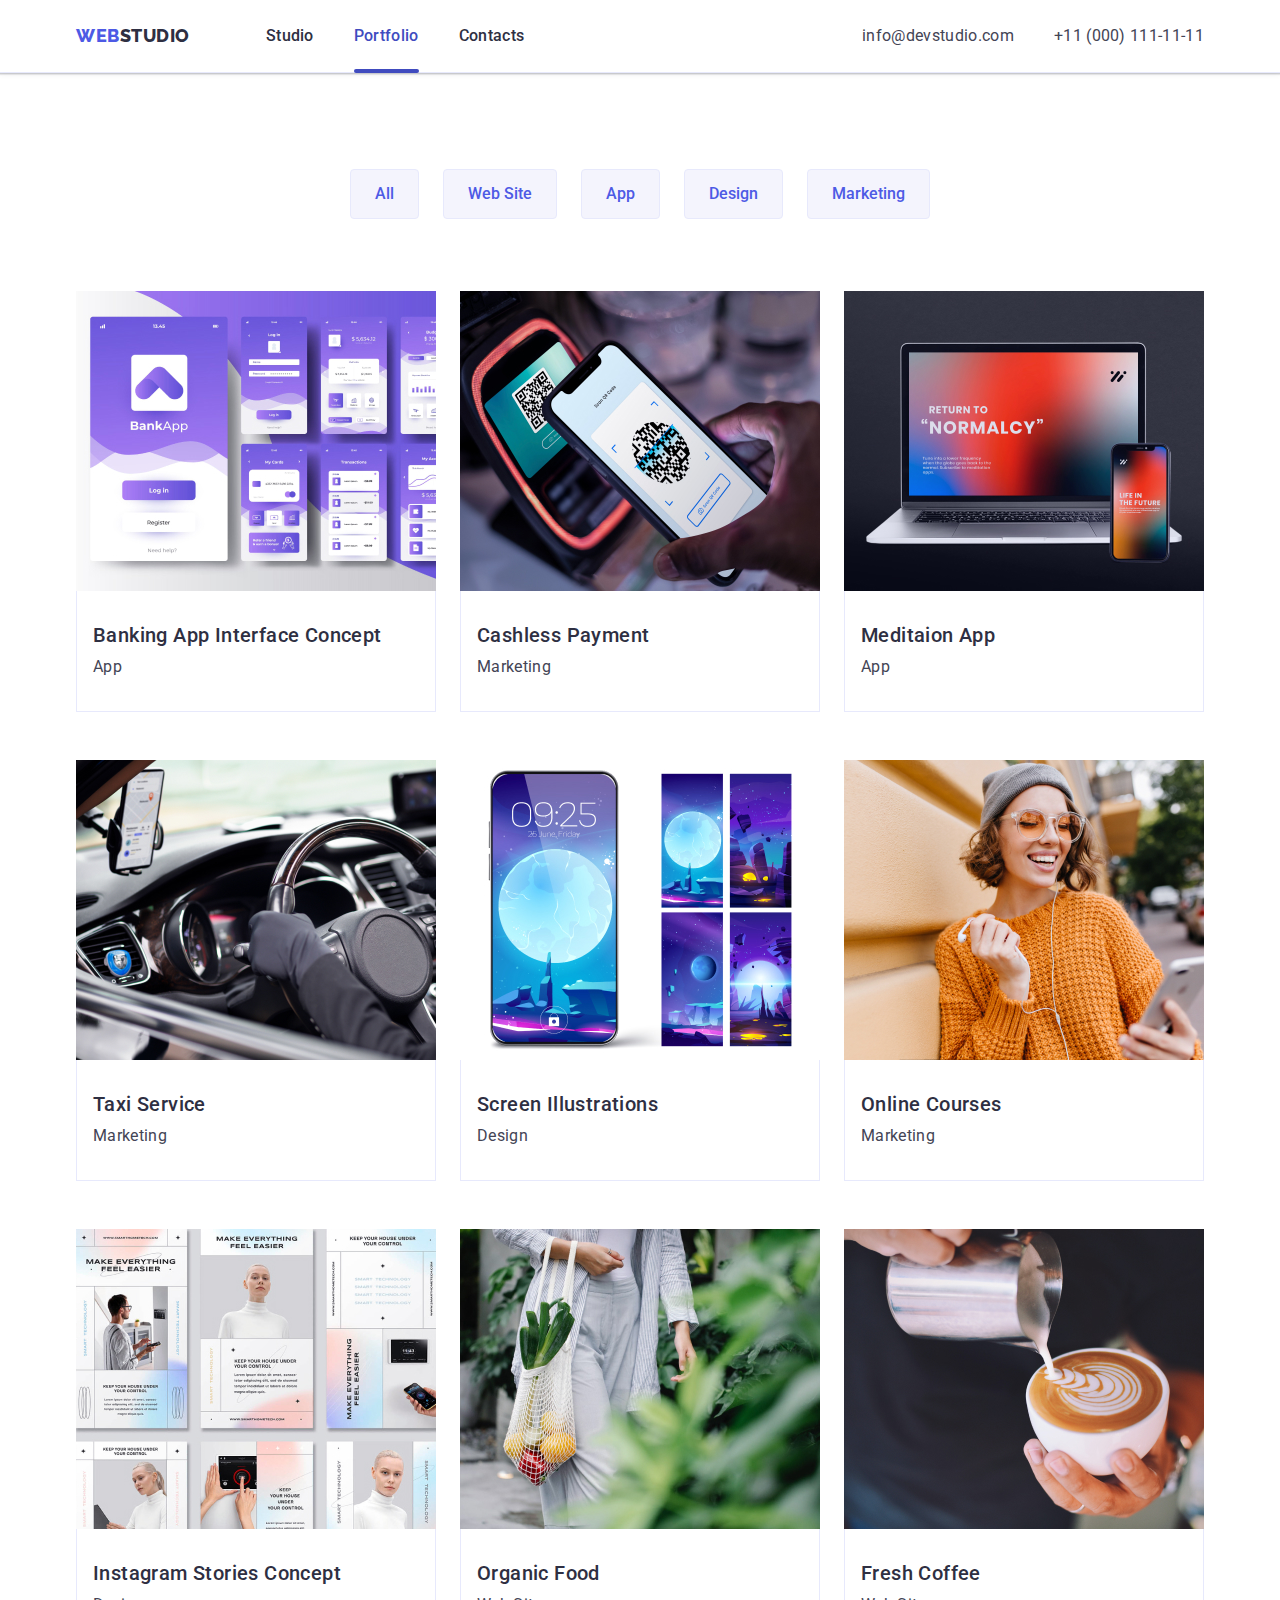
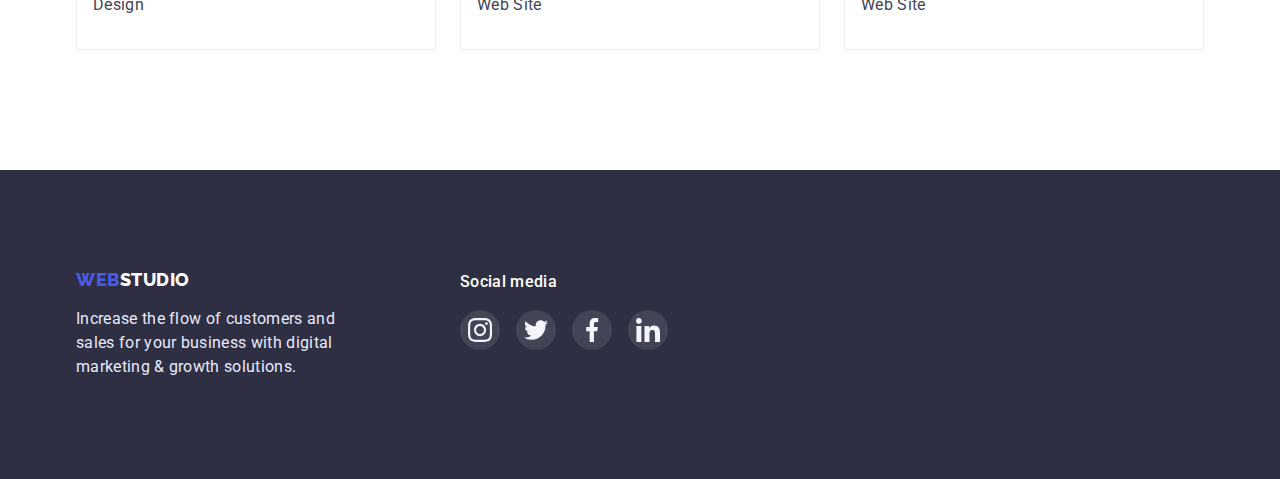
==== portfolio.html @ c8a6e595 "Initial commit" ====
<!DOCTYPE html>
<html lang="en">
  <head>
    <meta charset="UTF-8" />
    <meta http-equiv="X-UA-Compatible" content="IE=edge" />
    <meta name="viewport" content="width=device-width, initial-scale=1.0" />
    <title>Document</title>
    <link rel="preconnect" href="https://fonts.googleapis.com" />
    <link rel="preconnect" href="https://fonts.gstatic.com" crossorigin />
    <link
      href="https://fonts.googleapis.com/css2?family=Raleway:wght@800&family=Roboto:wght@400;500;700;900&display=swap"
      rel="stylesheet"
    />
    <link
      rel="stylesheet"
      href="https://cdnjs.cloudflare.com/ajax/libs/modern-normalize/1.1.0/modern-normalize.min.css"
    />
    <link rel="stylesheet" href="./css/styles.css" />
  </head>
  <body>
    <header class="page-header">
      <div class="container main-nav">
        <nav class="top-nav">
          <a href="./index.html" class="logo">
            <span class="logo-web">WEB</span>STUDIO</a
          >
          <ul class="site-nav">
            <li class="top-item">
              <a href="./index.html" class="nav-link">Studio</a>
            </li>
            <li class="top-item">
              <a href="./portfolio.html" class="nav-link portfolio-link-p"
                >Portfolio</a
              >
            </li>
            <li class="top-item">
              <a href="" class="nav-link">Contacts</a>
            </li>
          </ul>
        </nav>
        <address class="auth">
          <ul class="auth-link">
            <li class="top-item">
              <a href="mailto:info@devstudio.com" class="address-link"
                >info@devstudio.com</a
              >
            </li>
            <li class="top-item">
              <a href="tel:+110001111111" class="address-link"
                >+11 (000) 111-11-11</a
              >
            </li>
          </ul>
        </address>
      </div>
    </header>
    <main>
      <section class="portfolio">
        <div class="container">
          <h1 class="hidden">Portfolio</h1>
          <ul class="portfolio-button">
            <li class="portfolio-btn">
              <button type="button" class="btn">All</button>
            </li>
            <li class="portfolio-btn">
              <button type="button" class="btn">Web Site</button>
            </li>
            <li class="portfolio-btn">
              <button type="button" class="btn">App</button>
            </li>
            <li class="portfolio-btn">
              <button type="button" class="btn">Design</button>
            </li>
            <li class="portfolio-btn">
              <button type="button" class="btn">Marketing</button>
            </li>
          </ul>
          <ul class="portfolio-works">
            <li class="portfolio-work-item">
              <a href="" class="portfolio-link">
                <div class="portfolio-wrap">
                  <img
                    src="./images/banking-app.jpg"
                    alt="banking"
                    width="360"
                  />
                  <p class="portfolio-cover-text">
                    14 Stylish and User-Friendly App Design Concepts · Task
                    Manager App · Calorie Tracker App · Exotic Fruit Ecommerce
                    App · Cloud Storage App
                  </p>
                </div>

                <div class="portfolio-bord">
                  <h2 class="portfolio-work-title">
                    Banking App Interface Concept
                  </h2>
                  <p class="portfolio-work-text">App</p>
                </div>
              </a>
            </li>
            <li class="portfolio-work-item">
              <a href="" class="portfolio-link">
                <div class="portfolio-wrap">
                  <img src="./images/cashless.jpg" alt="cashless" width="360" />
                  <p class="portfolio-cover-text">
                    14 Stylish and User-Friendly App Design Concepts · Task
                    Manager App · Calorie Tracker App · Exotic Fruit Ecommerce
                    App · Cloud Storage App
                  </p>
                </div>

                <div class="portfolio-bord">
                  <h2 class="portfolio-work-title">Cashless Payment</h2>
                  <p class="portfolio-work-text">Marketing</p>
                </div>
              </a>
            </li>
            <li class="portfolio-work-item">
              <a href="" class="portfolio-link">
                <div class="portfolio-wrap">
                  <img
                    src="./images/meditaion.jpg"
                    alt="meditaion"
                    width="360"
                  />
                  <p class="portfolio-cover-text">
                    14 Stylish and User-Friendly App Design Concepts · Task
                    Manager App · Calorie Tracker App · Exotic Fruit Ecommerce
                    App · Cloud Storage App
                  </p>
                </div>

                <div class="portfolio-bord">
                  <h2 class="portfolio-work-title">Meditaion App</h2>
                  <p class="portfolio-work-text">App</p>
                </div>
              </a>
            </li>
            <li class="portfolio-work-item">
              <a href="" class="portfolio-link">
                <div class="portfolio-wrap">
                  <img src="./images/taxi.jpg" alt="taxi" width="360" />
                  <p class="portfolio-cover-text">
                    14 Stylish and User-Friendly App Design Concepts · Task
                    Manager App · Calorie Tracker App · Exotic Fruit Ecommerce
                    App · Cloud Storage App
                  </p>
                </div>

                <div class="portfolio-bord">
                  <h2 class="portfolio-work-title">Taxi Service</h2>
                  <p class="portfolio-work-text">Marketing</p>
                </div>
              </a>
            </li>
            <li class="portfolio-work-item">
              <a href="" class="portfolio-link">
                <div class="portfolio-wrap">
                  <img src="./images/screen.jpg" alt="screen" width="360" />
                  <p class="portfolio-cover-text">
                    14 Stylish and User-Friendly App Design Concepts · Task
                    Manager App · Calorie Tracker App · Exotic Fruit Ecommerce
                    App · Cloud Storage App
                  </p>
                </div>

                <div class="portfolio-bord">
                  <h2 class="portfolio-work-title">Screen Illustrations</h2>
                  <p class="portfolio-work-text">Design</p>
                </div>
              </a>
            </li>
            <li class="portfolio-work-item">
              <a href="" class="portfolio-link">
                <div class="portfolio-wrap">
                  <img src="./images/online.jpg" alt="online" width="360" />
                  <p class="portfolio-cover-text">
                    14 Stylish and User-Friendly App Design Concepts · Task
                    Manager App · Calorie Tracker App · Exotic Fruit Ecommerce
                    App · Cloud Storage App
                  </p>
                </div>

                <div class="portfolio-bord">
                  <h2 class="portfolio-work-title">Online Courses</h2>
                  <p class="portfolio-work-text">Marketing</p>
                </div>
              </a>
            </li>
            <li class="portfolio-work-item">
              <a href="" class="portfolio-link">
                <div class="portfolio-wrap">
                  <img
                    src="./images/instagram.jpg"
                    alt="instagram"
                    width="360"
                  />
                  <p class="portfolio-cover-text">
                    14 Stylish and User-Friendly App Design Concepts · Task
                    Manager App · Calorie Tracker App · Exotic Fruit Ecommerce
                    App · Cloud Storage App
                  </p>
                </div>

                <div class="portfolio-bord">
                  <h2 class="portfolio-work-title">
                    Instagram Stories Concept
                  </h2>
                  <p class="portfolio-work-text">Design</p>
                </div>
              </a>
            </li>
            <li class="portfolio-work-item">
              <a href="" class="portfolio-link">
                <div class="portfolio-wrap">
                  <img src="./images/organic.jpg" alt="organic" width="360" />
                  <p class="portfolio-cover-text">
                    14 Stylish and User-Friendly App Design Concepts · Task
                    Manager App · Calorie Tracker App · Exotic Fruit Ecommerce
                    App · Cloud Storage App
                  </p>
                </div>

                <div class="portfolio-bord">
                  <h2 class="portfolio-work-title">Organic Food</h2>
                  <p class="portfolio-work-text">Web Site</p>
                </div>
              </a>
            </li>
            <li class="portfolio-work-item">
              <a href="" class="portfolio-link">
                <div class="portfolio-wrap">
                  <img src="./images/fresh.jpg" alt="fresh" width="360" />
                  <p class="portfolio-cover-text">
                    14 Stylish and User-Friendly App Design Concepts · Task
                    Manager App · Calorie Tracker App · Exotic Fruit Ecommerce
                    App · Cloud Storage App
                  </p>
                </div>

                <div class="portfolio-bord">
                  <h2 class="portfolio-work-title">Fresh Coffee</h2>
                  <p class="portfolio-work-text">Web Site</p>
                </div>
              </a>
            </li>
          </ul>
        </div>
      </section>
    </main>
    <footer class="footer">
      <div class="container footer-container">
        <div class="footer-cont">
          <a href="./index.html" class="footer-logo"
            ><span class="logo-web">WEB</span>STUDIO</a
          >
          <p class="footer-text">
            Increase the flow of customers and sales for your business with
            digital marketing & growth solutions.
          </p>
        </div>
        <div class="footer-cont">
          <p class="footer-media">Social media</p>
          <ul class="footer-items">
            <li class="footer-social">
              <a href="" class="footer-link">
                <svg class="footer-icon">
                  <use href="./images/icons.svg#icon-instagram"></use>
                </svg>
              </a>
            </li>
            <li class="footer-social">
              <a href="" class="footer-link">
                <svg class="footer-icon">
                  <use href="./images/icons.svg#icon-twitter"></use>
                </svg>
              </a>
            </li>
            <li class="footer-social">
              <a href="" class="footer-link">
                <svg class="footer-icon">
                  <use href="./images/icons.svg#icon-facebook"></use>
                </svg>
              </a>
            </li>
            <li class="footer-social">
              <a href="" class="footer-link">
                <svg class="footer-icon">
                  <use href="./images/icons.svg#icon-linkedin"></use>
                </svg>
              </a>
            </li>
          </ul>
        </div>
      </div>
    </footer>
  </body>
</html>
---- css/styles.css ----
:root {
  --primary-brand: #4d5ae5;
  --pressed-state: #404bbf;
  --headings-text: #2e2f42;
  --success: #31d0aa;
  --body-text: #434455;
  --subtle-text: #8e8f99;
  --accent: #e7e9fc;
  --light: #f4f4fd;
  --modal-overlay: rgba(46, 47, 66, 0.4);
  --hero-background: #2e2f42;
  --white: #ffffff;
}

html {
  box-sizing: border-box;
}

*,
::before,
::after {
  box-sizing: inherit;
}

body {
  background-color: var(--white);
  color: var(--body-text);
  font-family: roboto, sans-serif;
}

img {
  display: block;
}

h1,
h2,
h3,
p {
  margin: 0;
}

/* Шапка */

.page-header {
  background-color: var(--white);
  border-bottom: 1px solid #e7e9fc;
  box-shadow: 0px 2px 1px rgba(46, 47, 66, 0.08),
    0px 1px 1px rgba(46, 47, 66, 0.16), 0px 1px 6px rgba(46, 47, 66, 0.08);
}

.top-nav {
  display: flex;
  align-items: center;
}

.logo {
  margin-right: 76px;
  font-family: raleway, sans-serif;
  color: var(--headings-text);

  font-weight: 800;
  font-size: 18px;
  line-height: 1.33;
  letter-spacing: 0.03em;
  text-decoration: none;
}

.logo-web {
  color: var(--primary-brand);
}

.main-nav {
  display: flex;
  align-items: center;
}

.auth {
  margin-left: auto;
  font-size: 16px;
  line-height: 1.5;
  letter-spacing: 0.02em;
}

.auth-link {
  display: flex;
  list-style: none;
  padding: 0;
  margin-top: 0;
  margin-bottom: 0;
}

.site-nav {
  display: flex;
  list-style: none;
  padding: 0;
  margin: 0;
}

.nav-link {
  display: block;
  padding-top: 24px;
  padding-bottom: 24px;
  color: var(--headings-text);
  font-weight: 500;
  font-size: 16px;
  line-height: 1.5;
  letter-spacing: 0.02em;
  text-decoration: none;
  font-style: normal;
  position: relative;
  transition: color 250ms cubic-bezier(0.4, 0, 0.2, 1);
}

.studio {
  color: var(--pressed-state);
}

.studio::after {
  content: "";
  position: absolute;

  display: block;
  width: 100%;
  height: 4px;
  background-color: var(--pressed-state);
  border-radius: 2px;
  left: 0;
  bottom: -1px;
}

.portfolio-link-p::after {
  content: "";
  position: absolute;

  display: block;
  width: 100%;
  height: 4px;
  background-color: var(--pressed-state);
  border-radius: 2px;
  left: 0;
  bottom: -1px;
}

.address-link {
  display: block;
  padding-top: 24px;
  padding-bottom: 24px;
  color: var(--body-text);

  font-size: 16px;
  line-height: 1.5;
  letter-spacing: 0.02em;
  text-decoration: none;
  font-style: normal;
  transition: color 250ms cubic-bezier(0.4, 0, 0.2, 1);
}

.nav-link:hover,
.nav-link:focus {
  color: var(--pressed-state);
}

.address-link:hover,
.address-link:focus {
  color: var(--pressed-state);
}

.top-item {
  margin-right: 40px;
}

.top-item:last-child {
  margin-right: 0;
}

/* hero */

.hero {
  max-width: 1440px;
  margin-left: auto;
  margin-right: auto;
  background-image: linear-gradient(
      to right,
      rgba(46, 47, 66, 0.7),
      rgba(46, 47, 66, 0.7)
    ),
    url("../images/people-office.jpg");
  background-repeat: no-repeat;
  background-position: center;
  background-size: cover;
  background-color: var(--hero-background);
  text-align: center;
  padding-top: 188px;
  padding-bottom: 188px;
}

.hero-title {
  margin-top: 0;
  margin-bottom: 48px;
  margin-left: auto;
  margin-right: auto;
  width: 496px;
  font-weight: 700;
  font-size: 56px;
  line-height: 1.07;
  text-align: center;
  letter-spacing: 0.02em;
  color: var(--white);
}

.hero-button {
  border-radius: 4px;
  padding: 16px 32px;
  min-width: 169px;
  font-family: roboto, sans-serif;
  font-weight: 500;
  font-size: 16px;
  line-height: 1.5;
  letter-spacing: 0.04em;
  color: var(--white);
  background-color: var(--primary-brand);
  cursor: pointer;
  box-shadow: 0px 4px 4px rgba(0, 0, 0, 0.15);

  border-color: transparent;
  transition: background-color 250ms cubic-bezier(0.4, 0, 0.2, 1);
}

.hero-button:hover,
.hero-button:focus {
  background-color: var(--pressed-state);
}

/* strategy */

.strategy {
  background-color: var(--white);
  padding-bottom: 120px;
  padding-top: 120px;
}

.container {
  width: 1158px;
  padding-left: 15px;
  padding-right: 15px;
  margin-left: auto;
  margin-right: auto;
}

.strategy-items {
  display: flex;
  list-style: none;
  padding-left: 0;
  margin: 0;
}

.strategy-item {
  width: 264px;
  margin-right: 24px;
}

.strategy-icon {
  height: 112px;
  display: flex;
  justify-content: center;
  align-items: center;
  background-color: var(--light);
}

.strat-icon {
  width: 64px;
  height: 64px;
}

.strategy-item:last-child {
  margin-right: 0;
}

.strat-title {
  margin-top: 0;
  margin-bottom: 0;
}

.strategy-title {
  margin-top: 8px;
  margin-bottom: 8px;
  font-weight: 500;
  font-size: 20px;
  line-height: 1.2;
  letter-spacing: 0.02em;
  color: var(--headings-text);
}

.strategy-text {
  margin-top: 0;
  margin-bottom: 0;
  font-size: 16px;
  line-height: 1.5;
  letter-spacing: 0.02em;
  color: var(--body-text);
}

.hidden {
  position: absolute;
  width: 1px;
  height: 1px;
  margin: -1px;
  border: 0;
  padding: 0;
  white-space: nowrap;
  clip-path: inset(100%);
  clip: rect(0 0 0 0);
  overflow: hidden;
}

/* work */

.work {
  padding-bottom: 120px;
}
.work-title {
  margin-top: 0;
  margin-bottom: 72px;
  font-weight: 700;
  font-size: 36px;
  line-height: 1.11;
  text-align: center;
  letter-spacing: 0.02em;
  color: var(--headings-text);
}

.work-items {
  display: flex;
  padding-left: 0;
  list-style: none;
  margin-top: 0;
  margin-bottom: 0;
}

.work-item {
  margin-right: 24px;
}

.work-item:last-child {
  margin-right: 0;
}

/* team */

.team {
  background-color: var(--light);
  padding-top: 120px;
  padding-bottom: 120px;
}

.team-title {
  font-family: roboto, sans-serif;
  margin-top: 0;
  margin-bottom: 72px;
  color: var(--headings-text);
  font-weight: 700;
  font-size: 36px;
  line-height: 1.11;
  text-align: center;
  letter-spacing: 0.02em;
}

.team-items {
  display: flex;
  padding-left: 0;
  list-style: none;
  margin-top: 0;
  margin-bottom: 0;
}

.team-item {
  margin-right: 24px;
  background-color: var(--white);
  border-radius: 0px 0px 4px 4px;
  box-shadow: 0px 1px 6px rgba(46, 47, 66, 0.08),
    0px 1px 1px rgba(46, 47, 66, 0.16), 0px 2px 1px rgba(46, 47, 66, 0.08);
}

.team-item:last-child {
  margin-right: 0;
}

.team-item-title {
  margin-top: 0;
  margin-bottom: 8px;
  color: var(--headings-text);
  font-weight: 500;
  font-size: 20px;
  line-height: 1.2;
  text-align: center;
  letter-spacing: 0.02em;
}

.team-text {
  margin-top: 0;
  margin-bottom: 0;
  color: var(--body-text);
  font-size: 16px;
  line-height: 1.5;
  text-align: center;
  letter-spacing: 0.02em;
}

.bord {
  padding-top: 32px;
  padding-bottom: 32px;
}

.social-items {
  display: flex;
  justify-content: center;
  gap: 24px;
  list-style: none;
  margin-top: 8px;
  padding-left: 0;
}
.social {
  display: flex;
  justify-content: center;
  align-items: center;
}

.social-link {
  display: flex;
  justify-content: center;
  align-items: center;
  width: 40px;
  height: 40px;
  background-color: var(--primary-brand);
  border-radius: 50%;
  transition: background-color 250ms cubic-bezier(0.4, 0, 0.2, 1);
}

.social-link:hover,
.social-link:focus {
  background-color: var(--pressed-state);
}

.social-icon {
  width: 16px;
  height: 16px;
}

/* Customers */

.customers {
  padding-top: 130px;
  padding-bottom: 120px;
}

.customers-title {
  font-family: roboto, sans-serif;
  font-weight: 700;
  font-size: 36px;
  line-height: 1.11;
  text-align: center;
  letter-spacing: 0.02em;
  margin-bottom: 72px;
}

.customers-items {
  display: flex;
  justify-content: center;
  gap: 24px;
  padding-left: 0;
  margin: 0;
}

.customers-item {
  list-style: none;
}

.customers-item:last-child {
  margin-right: 0;
}

.customers-link {
  display: flex;
  justify-content: center;
  align-items: center;
  width: 168px;
  height: 88px;
  border: 1px solid #8e8f99;
  border-radius: 4px;
  fill: var(--subtle-text);
  transition: fill 250ms cubic-bezier(0.4, 0, 0.2, 1),
    border-color 250ms cubic-bezier(0.4, 0, 0.2, 1);
}

.customers-link:focus,
.customers-link:hover {
  border-color: var(--pressed-state);
  fill: var(--pressed-state);
}

.icon-item {
  width: 104px;
  height: 56px;
}

/* footer */
.footer {
  padding-top: 100px;
  padding-bottom: 100px;
  background-color: var(--headings-text);
}

/* display: flex; */
/* width: 1158px;
  padding-left: 15px;
  padding-right: 15px; */
/* margin-left: auto;
  margin-right: auto; */

.footer-logo {
  /* margin-bottom: 16px; */
  font-family: raleway, sans-serif;
  color: var(--white);

  font-weight: 800;
  font-size: 18px;
  line-height: 1.16;
  letter-spacing: 0.03em;
  text-decoration: none;
}

.footer-text {
  width: 264px;
  margin: 0;

  margin-top: 16px;
  font-size: 16px;
  line-height: 1.5;
  letter-spacing: 0.02em;
  color: var(--accent);
}

.footer-media {
  font-family: "Roboto";
  font-style: normal;
  font-weight: 500;
  font-size: 16px;
  line-height: 1.5;
  letter-spacing: 0.02em;
  color: var(--white);
}

.footer-items {
  display: flex;

  gap: 16px;
  list-style: none;
  margin-top: 16px;
  margin-bottom: 0;
  padding-left: 0;
}

.footer-social {
  box-sizing: border-box;
  display: flex;
  justify-content: center;
  align-items: center;
}

.footer-link {
  display: flex;
  justify-content: center;
  align-items: center;
  width: 40px;
  height: 40px;
  background-color: var(--body-text);
  border-radius: 50%;
  transition: background-color 250ms cubic-bezier(0.4, 0, 0.2, 1);
}

.footer-link:hover,
.footer-link:focus {
  background-color: var(--success);
}
.footer-icon {
  width: 24px;
  height: 24px;
}

.footer-cont {
  max-width: 268px;
  margin-left: 0;
  margin-right: 120px;
  padding: 0;
}

.footer-cont:last-child {
  margin-right: 0;
}

.footer-container {
  display: flex;
}

/* portfolio */

.portfolio {
  padding-top: 96px;
  padding-bottom: 120px;
}

.portfolio-button {
  display: flex;
  justify-content: center;
  margin-top: 0;
  margin-bottom: 72px;
  padding-left: 0;
}

.portfolio-btn {
  margin-right: 24px;
  align-items: center;
  text-align: center;
  letter-spacing: 0.04em;
  list-style: none;
}

.portfolio-btn:last-child {
  margin-right: 0;
}

.btn {
  font-family: roboto, sans-serif;
  font-weight: 500;
  font-size: 16px;
  line-height: 1.5;
  color: var(--primary-brand);
  background-color: var(--light);
  cursor: pointer;
  border: 1px solid #e7e9fc;
  border-radius: 4px;
  padding: 12px 24px;

  transition: background-color 250ms cubic-bezier(0.4, 0, 0.2, 1),
    color 250ms cubic-bezier(0.4, 0, 0.2, 1),
    box-shadow 250ms cubic-bezier(0.4, 0, 0.2, 1),
    border-color 250ms cubic-bezier(0.4, 0, 0.2, 1);
}

.btn:hover,
.btn:focus {
  background-color: var(--pressed-state);
  color: var(--white);
  box-shadow: 0px 3px 1px rgba(0, 0, 0, 0.1), 0px 2px 1px rgba(0, 0, 0, 0.08),
    0px 2px 2px rgba(0, 0, 0, 0.12);
  border-color: transparent;
}

.portfolio-works {
  display: flex;
  flex-wrap: wrap;
  list-style: none;
  margin-top: 0;
  margin-bottom: 0;
  padding-left: 0;
  gap: 48px 24px;
}

.portfolio-work-item {
  width: 360px;
}

.portfolio-work-item:nth-child(3n) {
  margin-right: 0;
}

.portfolio-work-item:nth-last-child(-n + 3) {
  margin-bottom: 0;
}

.portfolio-wrap {
  position: relative;
  overflow: hidden;
}

.portfolio-cover-text {
  position: absolute;
  top: 0;
  font-size: 16px;
  font-weight: 400;
  line-height: 1.5;
  letter-spacing: 0.02em;
  color: var(--light);
  background-color: var(--primary-brand);
  padding-left: 32px;
  padding-right: 32px;
  padding-top: 40px;
  height: 100%;

  transform: translateY(100%);
  transition: transform 250ms cubic-bezier(0.4, 0, 0.2, 1);
}

.portfolio-work-title {
  /* padding-top: 32px; */
  margin-top: 0;
  margin-bottom: 0;
  color: var(--headings-text);
  font-weight: 500;
  font-size: 20px;
  line-height: 1.2;
  letter-spacing: 0.02em;
}

.portfolio-work-text {
  margin-top: 8px;
  /* margin-bottom: 32px; */
  color: var(--body-text);
  font-size: 16px;
  line-height: 1.5;
  letter-spacing: 0.02em;
}

.portfolio-link {
  display: block;
  text-decoration: none;
  transition: box-shadow 250ms cubic-bezier(0.4, 0, 0.2, 1);
}

.portfolio-link:focus,
.portfolio-link:hover {
  box-shadow: 0px 1px 6px rgba(46, 47, 66, 0.08),
    0px 1px 1px rgba(46, 47, 66, 0.16), 0px 2px 1px rgba(46, 47, 66, 0.08);
}

.portfolio-link:hover .portfolio-cover-text {
  transform: translateY(0);
}

.portfolio-bord {
  padding-top: 32px;
  padding-bottom: 32px;
  padding-left: 16px;
  padding-right: 16px;
  border-bottom: 1px solid #e7e9fc;
  border-left: 1px solid #e7e9fc;
  border-right: 1px solid #e7e9fc;
}

.portfolio-link-p {
  color: var(--pressed-state);
}
.backdrop {
  position: fixed;
  top: 0;
  width: 100%;
  height: 100%;
  background-color: var(--modal-overlay);

  opacity: 1;
  transition: opacity 250ms cubic-bezier(0.4, 0, 0.2, 1),
    visibility 250ms cubic-bezier(0.4, 0, 0.2, 1);
}

.backdrop.is-hidden {
  /* opacity: 0;
  transition: opacity 250ms cubic-bezier(0.4, 0, 0.2, 1); */
}

.modal {
  width: 408px;
  min-height: 576px;
  background-color: var(--white);
  border-radius: 4px;
  position: absolute;
  top: 50%;
  left: 50%;
  transform: translate(-50%, -50%) scale(1);
  padding: 32px;
  box-shadow: 0px 1px 1px rgba(0, 0, 0, 0.14), 0px 1px 3px rgba(0, 0, 0, 0.12),
    0px 2px 1px rgba(0, 0, 0, 0.2);
  background-color: #fcfcfc;
  transition: translate 250ms cubic-bezier(0.4, 0, 0.2, 1);
}

.backdrop.is-hidden .modal {
  transform: translate(-50%, -50%) scale (0.7);
}

.modal-close {
  display: flex;
  margin-left: auto;
  border-radius: 50%;
  border: 1px solid rgba(0, 0, 0, 0.1);
  background-color: transparent;
  justify-content: center;
  align-items: center;
  position: absolute;
  top: 24px;
  right: 24px;
  width: 24px;
  height: 24px;
  cursor: pointer;
  background-color: var(--accent);
  transition: background-color 250ms cubic-bezier(0.4, 0, 0.2, 1),
    fill 250ms cubic-bezier(0.4, 0, 0.2, 1);
}

.modal-close:hover,
.modal-close:focus {
  background-color: var(--pressed-state);
  fill: var(--white);
}

.modal-icon {
}

.is-hidden {
  opacity: 0;
  visibility: hidden;
  pointer-events: none;
}
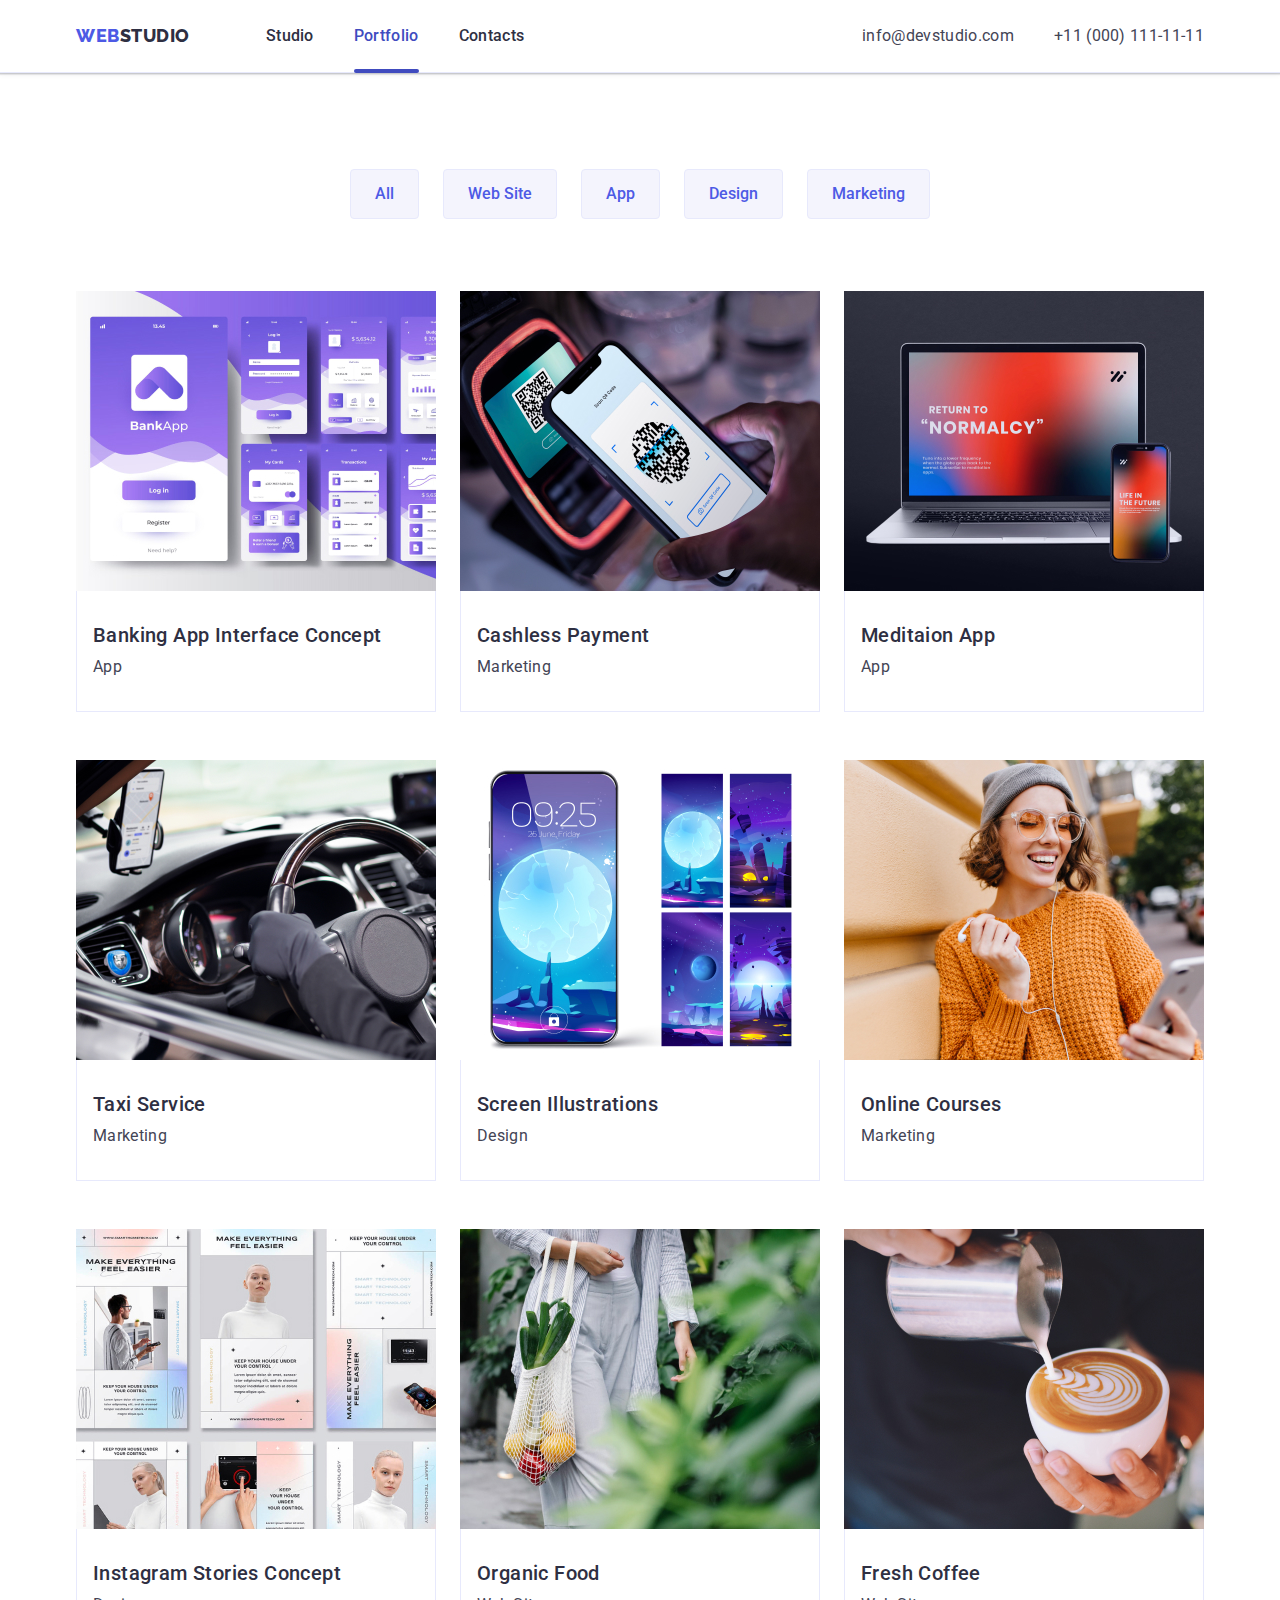
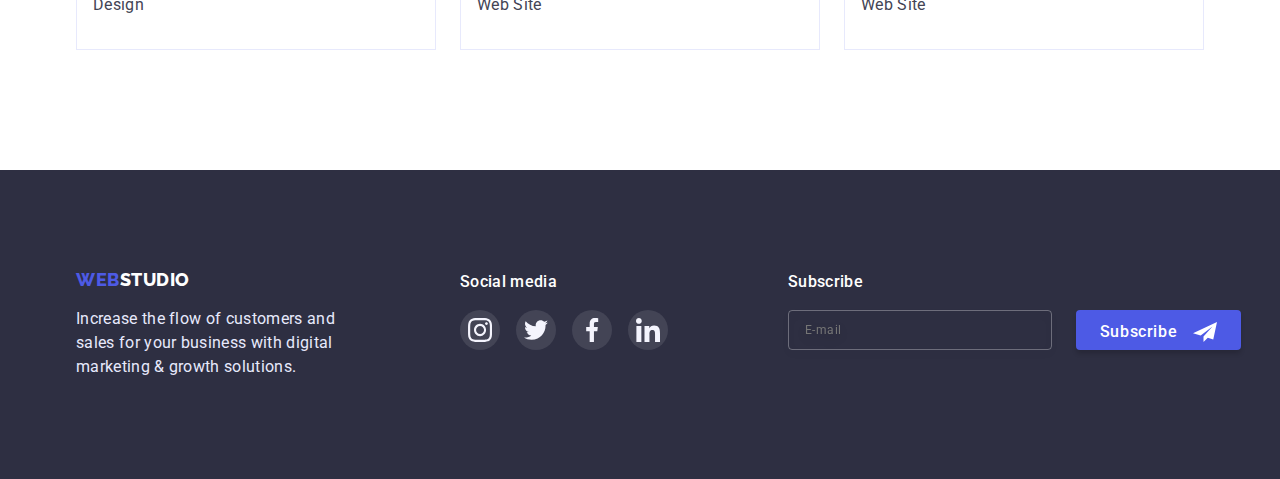
==== commit 2c9ddf20: "hw6" ====
--- a/portfolio.html
+++ b/portfolio.html
@@ -293,6 +293,26 @@
             </li>
           </ul>
         </div>
+        <div class="footer-form">
+          <p class="footer-media">Subscribe</p>
+          <form class="footer-subscribe">
+            <div class="footer-subscribe-box">
+              <input
+                type="email"
+                name="footer-email"
+                id="footer-email"
+                placeholder="E-mail"
+                class="footer-mail"
+              />
+              <button type="submit" class="footer-button">
+                Subscribe
+                <svg class="footer-icon-send" width="24" height="24">
+                  <use href="./images/icons.svg#icon-Frame-3"></use>
+                </svg>
+              </button>
+            </div>
+          </form>
+        </div>
       </div>
     </footer>
   </body>
--- a/css/styles.css
+++ b/css/styles.css
@@ -602,6 +602,61 @@
   display: flex;
 }
 
+.footer-subscribe-box {
+  display: flex;
+}
+.footer-mail {
+  margin-top: 16px;
+  width: 264px;
+  height: 40px;
+  border: 1px solid rgba(255, 255, 255, 0.3);
+  filter: drop-shadow(0px 4px 4px rgba(0, 0, 0, 0.15));
+  border-radius: 4px;
+  background-color: transparent;
+  padding-left: 16px;
+  font-size: 12px;
+  line-height: 2;
+  letter-spacing: 0.04em;
+}
+
+.footer-button {
+  display: flex;
+  border-radius: 4px;
+  padding-top: 8px;
+  padding-bottom: 8px;
+  /* padding-left: 24px;
+  padding-right: 16px; */
+  width: 165px;
+  height: 40px;
+  margin-top: 16px;
+  margin-left: 24px;
+  background-color: var(--primary-brand);
+  cursor: pointer;
+  color: var(--white);
+  fill: var(--white);
+  font-family: roboto, sans-serif;
+  font-weight: 500;
+  font-size: 16px;
+  line-height: 1.5;
+  letter-spacing: 0.04em;
+
+  justify-content: center;
+
+  box-shadow: 0px 4px 4px rgba(0, 0, 0, 0.15);
+
+  border-color: transparent;
+  transition: background-color 250ms cubic-bezier(0.4, 0, 0.2, 1);
+}
+
+.footer-button:hover,
+.footer-button:focus {
+  background-color: var(--pressed-state);
+}
+
+.footer-icon-send {
+  margin-left: 16px;
+}
+
 /* portfolio */
 
 .portfolio {
@@ -776,7 +831,8 @@
   top: 50%;
   left: 50%;
   transform: translate(-50%, -50%) scale(1);
-  padding: 32px;
+  padding-left: 24px;
+  padding-right: 24px;
   box-shadow: 0px 1px 1px rgba(0, 0, 0, 0.14), 0px 1px 3px rgba(0, 0, 0, 0.12),
     0px 2px 1px rgba(0, 0, 0, 0.2);
   background-color: #fcfcfc;
@@ -820,3 +876,134 @@
   visibility: hidden;
   pointer-events: none;
 }
+
+.modal-title {
+  font-weight: 500;
+  font-size: 16px;
+  line-height: 1.5;
+  color: var(--headings-text);
+  text-align: center;
+  margin-bottom: 16px;
+  margin-top: 72px;
+  width: 100%;
+}
+
+.modal-input {
+  width: 100%;
+  border: 1px solid rgba(33, 33, 33, 0.2);
+  border-radius: 4px;
+  padding-left: 38px;
+  height: 40px;
+  outline: transparent;
+  background-color: transparent;
+  transition: background-color 250ms cubic-bezier(0.4, 0, 0.2, 1);
+}
+
+.modal-input:focus {
+  border-color: var(--primary-brand);
+}
+
+.modal-input:focus + .modal-input-icon {
+  fill: var(--primary-brand);
+}
+
+.modal-label-text {
+  font-size: 12px;
+  color: var(--subtle-text);
+  margin-bottom: 4px;
+}
+
+.modal-input-icon {
+  position: absolute;
+  left: 16px;
+  top: 50%;
+  transform: translateY(-50%);
+  transition: fill 250ms cubic-bezier(0.4, 0, 0.2, 1);
+}
+
+.input-wrap {
+  position: relative;
+}
+
+.modal-field {
+  gap: 8px;
+}
+
+.modal-textarea {
+  width: 100%;
+  height: 120px;
+  border: 1px solid rgba(33, 33, 33, 0.2);
+  border-radius: 4px;
+  background-color: transparent;
+  resize: none;
+  padding-left: 16px;
+  padding-top: 8px;
+  outline: none;
+  transition: border-color 250ms cubic-bezier(0.4, 0, 0.2, 1);
+}
+
+.modal-textarea:focus {
+  border-color: var(--primary-brand);
+}
+
+.modal-textarea::placeholder {
+  font-size: 12px;
+  color: rgba(117, 117, 117, 0.5);
+}
+
+.check-text {
+  display: flex;
+  gap: 8px;
+  font-size: 12px;
+  margin-top: 16px;
+  align-items: center;
+}
+
+.check-text span {
+  width: 16px;
+  height: 16px;
+  border: 1.25px solid var(--headings-text);
+  border-radius: 2px;
+  display: flex;
+  align-items: center;
+  justify-content: center;
+  fill: transparent;
+  transition: background-color 250ms cubic-bezier(0.4, 0, 0.2, 1),
+    fill 250ms cubic-bezier(0.4, 0, 0.2, 1);
+}
+
+.modal-check {
+  transition: background-color 250ms cubic-bezier(0.4, 0, 0.2, 1),
+    fill 250ms cubic-bezier(0.4, 0, 0.2, 1);
+}
+
+.modal-check:checked + .check-text span {
+  background-color: var(--pressed-state);
+  border: none;
+  fill: var(--light);
+}
+
+.form-button {
+  border-radius: 4px;
+  padding: 16px 32px;
+  min-width: 169px;
+  font-family: roboto, sans-serif;
+  font-weight: 500;
+  font-size: 16px;
+  line-height: 1.5;
+  letter-spacing: 0.04em;
+  color: var(--white);
+  background-color: var(--primary-brand);
+  cursor: pointer;
+  margin-top: 24px;
+  margin-left: 95px;
+  box-shadow: 0px 4px 4px rgba(0, 0, 0, 0.15);
+
+  border-color: transparent;
+  transition: background-color 250ms cubic-bezier(0.4, 0, 0.2, 1);
+}
+
+.form-button:hover,
+.form-button:focus {
+  background-color: var(--pressed-state);
+}
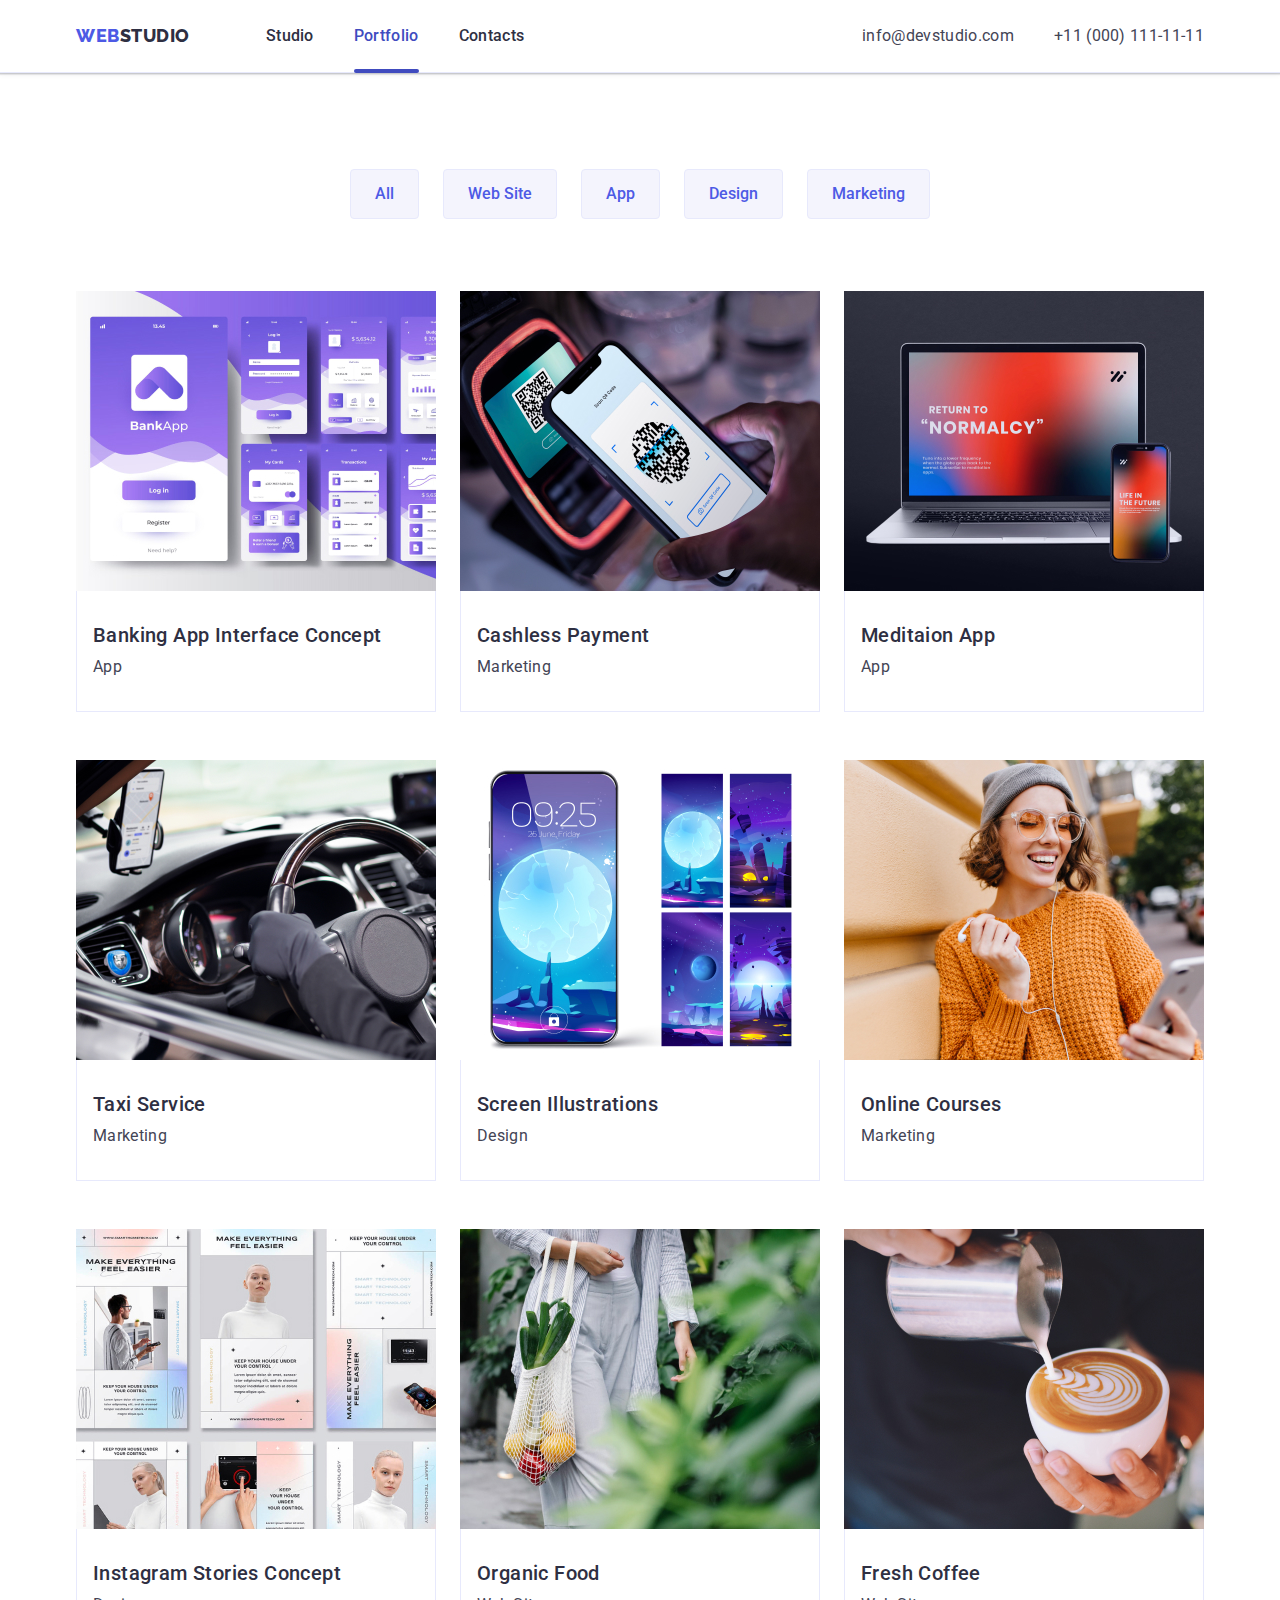
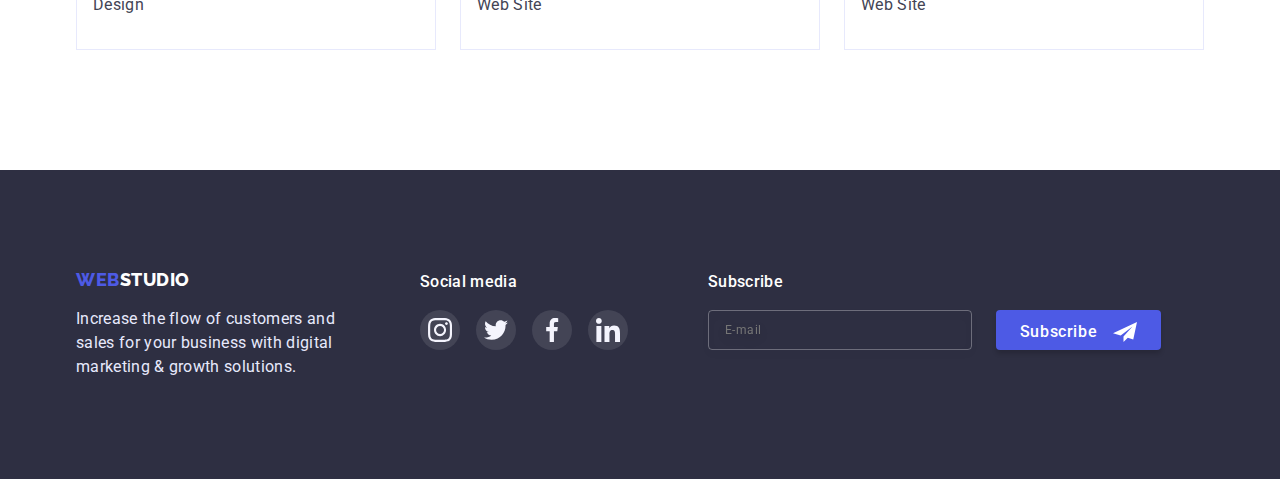
==== commit ff5128c3: "hw6-3" ====
--- a/portfolio.html
+++ b/portfolio.html
@@ -296,21 +296,20 @@
         <div class="footer-form">
           <p class="footer-media">Subscribe</p>
           <form class="footer-subscribe">
-            <div class="footer-subscribe-box">
-              <input
-                type="email"
-                name="footer-email"
-                id="footer-email"
-                placeholder="E-mail"
-                class="footer-mail"
-              />
-              <button type="submit" class="footer-button">
-                Subscribe
-                <svg class="footer-icon-send" width="24" height="24">
-                  <use href="./images/icons.svg#icon-Frame-3"></use>
-                </svg>
-              </button>
-            </div>
+            <label for="footer-email" class="hidden">E-mail</label>
+            <input
+              type="email"
+              name="footer-email"
+              id="footer-email"
+              placeholder="E-mail"
+              class="footer-mail"
+            />
+            <button type="submit" class="footer-button">
+              Subscribe
+              <svg class="footer-icon-send" width="24" height="24">
+                <use href="./images/icons.svg#icon-Frame-3"></use>
+              </svg>
+            </button>
           </form>
         </div>
       </div>
--- a/css/styles.css
+++ b/css/styles.css
@@ -590,7 +590,7 @@
 .footer-cont {
   max-width: 268px;
   margin-left: 0;
-  margin-right: 120px;
+  margin-right: 80px;
   padding: 0;
 }
 
@@ -602,11 +602,11 @@
   display: flex;
 }
 
-.footer-subscribe-box {
-  display: flex;
+.footer-subscribe {
+  display: flex;
+  margin-top: 16px;
 }
 .footer-mail {
-  margin-top: 16px;
   width: 264px;
   height: 40px;
   border: 1px solid rgba(255, 255, 255, 0.3);
@@ -628,7 +628,7 @@
   padding-right: 16px; */
   width: 165px;
   height: 40px;
-  margin-top: 16px;
+
   margin-left: 24px;
   background-color: var(--primary-brand);
   cursor: pointer;
@@ -824,7 +824,7 @@
 
 .modal {
   width: 408px;
-  min-height: 576px;
+  min-height: 584px;
   background-color: var(--white);
   border-radius: 4px;
   position: absolute;
@@ -833,6 +833,8 @@
   transform: translate(-50%, -50%) scale(1);
   padding-left: 24px;
   padding-right: 24px;
+  padding-bottom: 24px;
+  padding-top: 72px;
   box-shadow: 0px 1px 1px rgba(0, 0, 0, 0.14), 0px 1px 3px rgba(0, 0, 0, 0.12),
     0px 2px 1px rgba(0, 0, 0, 0.2);
   background-color: #fcfcfc;
@@ -868,9 +870,6 @@
   fill: var(--white);
 }
 
-.modal-icon {
-}
-
 .is-hidden {
   opacity: 0;
   visibility: hidden;
@@ -884,8 +883,6 @@
   color: var(--headings-text);
   text-align: center;
   margin-bottom: 16px;
-  margin-top: 72px;
-  width: 100%;
 }
 
 .modal-input {
@@ -910,7 +907,7 @@
 .modal-label-text {
   font-size: 12px;
   color: var(--subtle-text);
-  margin-bottom: 4px;
+  display: block;
 }
 
 .modal-input-icon {
@@ -923,13 +920,17 @@
 
 .input-wrap {
   position: relative;
+
+  margin-top: 4px;
 }
 
 .modal-field {
-  gap: 8px;
+  margin-bottom: 8px;
+  /* gap: 8px; */
 }
 
 .modal-textarea {
+  display: block;
   width: 100%;
   height: 120px;
   border: 1px solid rgba(33, 33, 33, 0.2);
@@ -938,6 +939,8 @@
   resize: none;
   padding-left: 16px;
   padding-top: 8px;
+  margin-top: 4px;
+
   outline: none;
   transition: border-color 250ms cubic-bezier(0.4, 0, 0.2, 1);
 }
@@ -956,6 +959,7 @@
   gap: 8px;
   font-size: 12px;
   margin-top: 16px;
+  margin-bottom: 24px;
   align-items: center;
 }
 
@@ -983,7 +987,15 @@
   fill: var(--light);
 }
 
+.modal-link {
+  color: var(--primary-brand);
+  font-size: 12px;
+  line-height: 1.33;
+  letter-spacing: 0.04em;
+  text-decoration-line: underline;
+}
 .form-button {
+  display: block;
   border-radius: 4px;
   padding: 16px 32px;
   min-width: 169px;
@@ -995,8 +1007,9 @@
   color: var(--white);
   background-color: var(--primary-brand);
   cursor: pointer;
-  margin-top: 24px;
-  margin-left: 95px;
+
+  margin: 0 auto;
+
   box-shadow: 0px 4px 4px rgba(0, 0, 0, 0.15);
 
   border-color: transparent;
